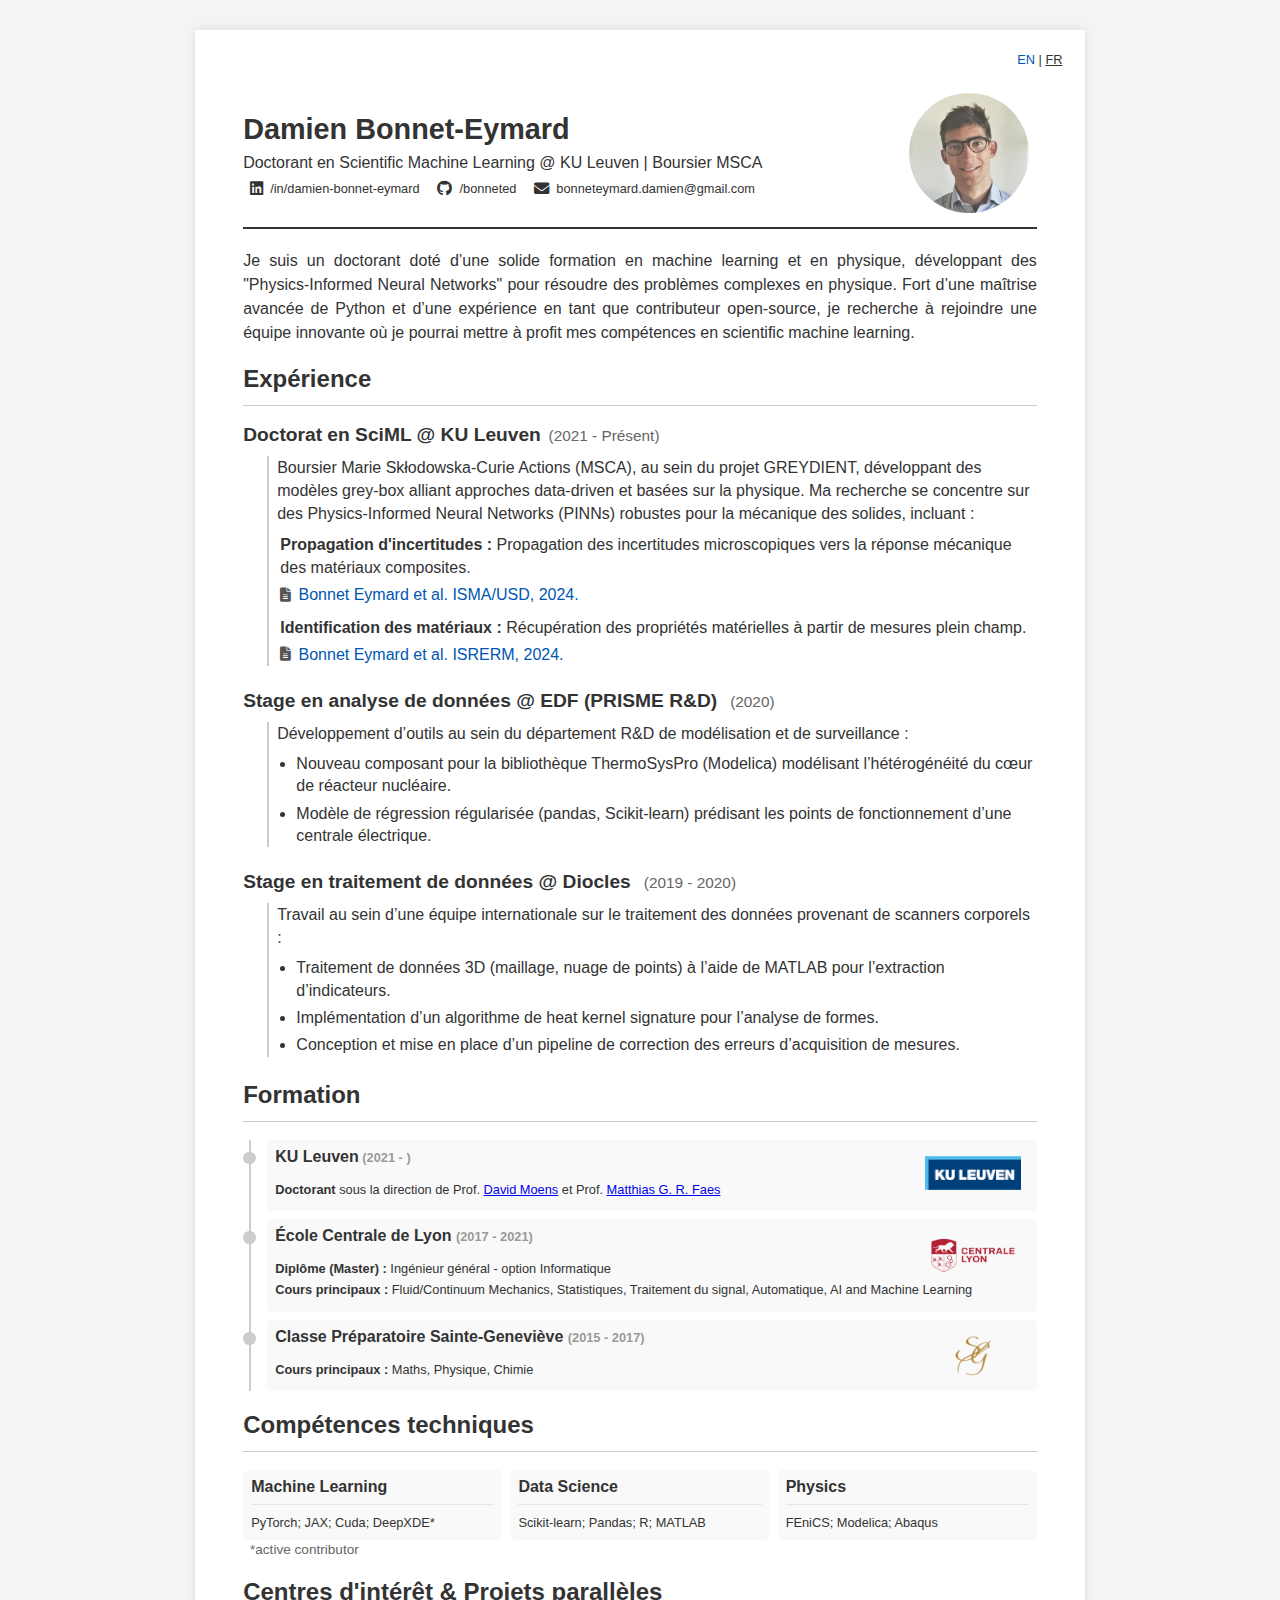
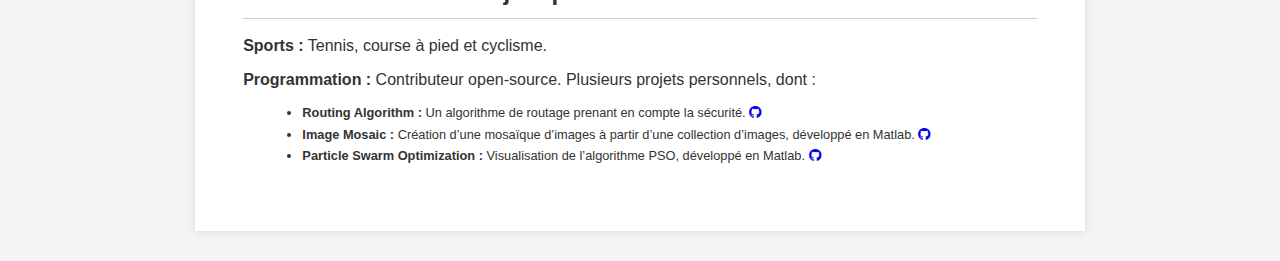
==== index_fr.html @ d3f05828 "change fr to index" ====
<!DOCTYPE html>
<html lang="fr">
<head>
  <meta charset="UTF-8">
  <meta name="viewport" content="width=device-width, initial-scale=1">
  <title>Damien BE – CV</title>
  <!-- Font Awesome for icons -->
  <link rel="stylesheet" href="https://cdnjs.cloudflare.com/ajax/libs/font-awesome/6.0.0/css/all.min.css">
  <link rel="stylesheet" href="resume.css">
  <!-- You can include print or language-specific styles here if needed -->
</head>
<body>
  <!-- Language Switch Button (top right) -->
  <div class="container">
    <div class="lang-switch">
        <a class="other-lang" href="index.html" title="English">EN</a>
        <span> | </span>
        <span class="active-lang">FR</span>
    </div>
    <!-- En-tête avec infos générales et profil -->
    <header>
      <div class="general-info">
        <h1>Damien Bonnet-Eymard</h1>
        <p>Doctorant en Scientific Machine Learning @ KU Leuven | Boursier MSCA</p>
        <div class="contact">
            <a href="https://www.linkedin.com/in/damien-bonnet-eymard/" target="_blank" title="LinkedIn">
              <i class="fab fa-linkedin"></i>
              /in/damien-bonnet-eymard
            </a>
            <a href="https://github.com/bonneted" target="_blank" title="GitHub">
              <i class="fab fa-github"></i>
              /bonneted
            </a>
            <a href="mailto:bonneteymard.damien@gmail.com" title="Email">
              <i class="fas fa-envelope"></i>
              bonneteymard.damien@gmail.com
            </a>
            <!-- <a class="website-link" href="mailto:bonneteymard.damien@gmail.com" title="Email">
                <i class="fas fa-globe"></i>
                bonneted.github.io/resume
            </a> -->
        </div>
      </div>

      <div class="profile">
        <img src="icon/profile.jpeg" alt="Photo de profil de Damien">
      </div>
    </header>

    <!-- Section Résumé -->
    <section class="summary">
      <p>
        Je suis un doctorant doté d’une solide formation en machine learning et en physique, développant des "Physics-Informed Neural Networks" pour résoudre des problèmes complexes en physique. 
        Fort d’une maîtrise avancée de Python et d’une expérience en tant que contributeur open-source, je recherche à rejoindre une équipe innovante où je pourrai mettre à profit mes compétences en scientific machine learning.
      </p>
    </section>

    <!-- Section Expérience -->
    <section class="experience">
        <h2>Expérience</h2>
  
        <div class="job-entry phd-entry">
          <h3>Doctorat en SciML @ KU Leuven<span>(2021 - Présent)</span></h3>
          <div class="job-content">
              <p>Boursier Marie Skłodowska-Curie Actions (MSCA), au sein du projet GREYDIENT, développant des modèles grey-box alliant approches data-driven et basées sur la physique. Ma recherche se concentre sur des Physics-Informed Neural Networks (PINNs) robustes pour la mécanique des solides, incluant :</p>
              <ul class="subsections">
                  <li>
                      <p><strong>Propagation d'incertitudes :</strong> Propagation des incertitudes microscopiques vers la réponse mécanique des matériaux composites.</p>
                      <p class="publication">
                          <a href="https://doi.org/10.5281/zenodo.13907104" target="_blank" title="Bonnet Eymard, Damien, et al. 'Physics-Informed Neural Networks to Propagate Random Field Properties of Composite Materials.' ISMA/USD 2024.">
                              <i class="fas fa-file-alt"></i> Bonnet Eymard et al. ISMA/USD, 2024.
                          </a>
                      </p>
                  </li>
                  <li>
                      <p><strong>Identification des matériaux :</strong> Récupération des propriétés matérielles à partir de mesures plein champ.</p>
                       <p class="publication">
                          <a href="https://doi.org/10.5281/zenodo.14039660" target="_blank" title="Bonnet Eymard, Damien, et al. 'Separable Physics-Informed Neural Networks for Robust Inverse Quantification in Solid Mechanics.' ISRERM, 2024.">
                             <i class="fas fa-file-alt"></i> Bonnet Eymard et al. ISRERM, 2024.
                          </a>
                      </p>
                  </li>
              </ul>
          </div>
        </div>
  
        <div class="job-entry">
          <h4>Stage en analyse de données @ EDF (PRISME R&D) <span>(2020)</span></h4>
          <div class="job-content">
              <p>Développement d’outils au sein du département R&D de modélisation et de surveillance :</p>
              <ul>
                  <li>Nouveau composant pour la bibliothèque ThermoSysPro (Modelica) modélisant l’hétérogénéité du cœur de réacteur nucléaire.</li>
                  <li>Modèle de régression régularisée (pandas, Scikit-learn) prédisant les points de fonctionnement d’une centrale électrique.</li>
              </ul>
          </div>
        </div>
  
        <div class="job-entry">
          <h4>Stage en traitement de données @ Diocles <span>(2019 - 2020)</span></h4>
          <div class="job-content">
               <p>Travail au sein d’une équipe internationale sur le traitement des données provenant de scanners corporels :</p>
              <ul>
                  <li>Traitement de données 3D (maillage, nuage de points) à l’aide de MATLAB pour l’extraction d’indicateurs.</li>
                  <li>Implémentation d’un algorithme de heat kernel signature pour l’analyse de formes.</li>
                  <li>Conception et mise en place d’un pipeline de correction des erreurs d’acquisition de mesures.</li>
              </ul>
          </div>
        </div>
      </section>

    <!-- Section Formation -->
    <section class="education">
        <h2>Formation</h2>
        <ul class="timeline">
          <li>
            <div class="timeline-icon"></div>
            <div class="timeline-content">
                <img src="icon/kuleuven.png" alt="KU Leuven">
               <h3>KU Leuven<span> (2021 - )</span></h3>
               <p><strong>Doctorant</strong> sous la direction de Prof. <a href="https://www.kuleuven.be/wieiswie/en/person/00012025" target="_blank" title="David Moens">David Moens</a> et Prof. <a href="https://lre.mb.tu-dortmund.de/institute/staff/matthias-faes/" target="_blank" title="Matthias G. R. Faes">Matthias G. R. Faes</a></p>
            </div>
          </li>
          <li>
            <div class="timeline-icon"></div>
            <div class="timeline-content">
                <img src="icon/ecl.png" alt="École Centrale de Lyon">
               <h3>École Centrale de Lyon <span>(2017 - 2021)</span></h3>
               <p><strong>Diplôme (Master) :</strong> Ingénieur général - option Informatique</p>
               <p>
                 <strong>Cours principaux :</strong> Fluid/Continuum Mechanics, Statistiques, Traitement du signal, Automatique, AI and Machine Learning
               </p>
            </div>
          </li>
          <li>
            <div class="timeline-icon"></div>
            <div class="timeline-content">
                <img src="icon/BJ.png" alt="Ginette">
               <h3>Classe Préparatoire Sainte-Geneviève <span>(2015 - 2017)</span></h3>
               <p>
                <strong>Cours principaux :</strong> Maths, Physique, Chimie
              </p>
            </div>
          </li>
        </ul>
      </section>

    <!-- Section Compétences techniques -->
    <section class="tech-stack">
        <h2>Compétences techniques</h2>
        <div class="tech-container">
          <div class="tech-category">
            <h3>Machine Learning</h3>
            <p>PyTorch; JAX; Cuda; DeepXDE*</p>
          </div>
          <div class="tech-category">
            <h3>Data Science</h3>
            <p>Scikit-learn; Pandas; R; MATLAB</p>
          </div>
          <div class="tech-category">
            <h3>Physics</h3>
            <p>FEniCS; Modelica; Abaqus</p>
          </div>
        </div>
        <span class="note">*active contributor</span>
      </section>

    <!-- Section Centres d'intérêt & Projets parallèles -->
    <section class="interests">
      <h2>Centres d'intérêt &amp; Projets parallèles</h2>
      <p>
        <strong>Sports :</strong> Tennis, course à pied et cyclisme.
      </p>
      <p>
        <strong>Programmation :</strong> Contributeur open-source. Plusieurs projets personnels, dont :
      </p>
      <div class="side-projects">
        <ul>
          <li>
            <strong>Routing Algorithm :</strong> Un algorithme de routage prenant en compte la sécurité.
            <a href="https://github.com/bonneted/safe_map" target="_blank" title="Voir Routing Algorithm sur GitHub">
                <i class="fab fa-github"></i>
            </a>
          </li>
          <li>
            <strong>Image Mosaic :</strong> Création d’une mosaïque d’images à partir d’une collection d’images, développé en Matlab.
            <a href="https://github.com/bonneted/image_mosaic/" target="_blank" title="Voir Image Mosaic sur GitHub">
              <i class="fab fa-github"></i>
            </a>
          </li>
          <li>
            <strong>Particle Swarm Optimization :</strong> Visualisation de l’algorithme PSO, développé en Matlab.
            <a href="https://github.com/bonneted/heuristique" target="_blank" title="Voir Particle Swarm Optimization sur GitHub">
              <i class="fab fa-github"></i>
            </a>
          </li>
        </ul>
      </div>
    </section>
  </div>
</body>
</html>
---- resume.css ----
body {
  font-family: "Arial", sans-serif;
  background-color: #f4f4f4;
  margin: 0;
  padding: 0;
  color: #333;
}

.container {
  width: 21cm;
  margin: 30px auto;
  background: #fff;
  box-shadow: 0 0 10px rgba(0, 0, 0, 0.1);
  padding: 3em;
}

.lang-switch {
  text-align: right;
  font-size: 0.8em;
  margin-bottom: 2em;
  margin-top: -2em;
  margin-right: -2em;
}
.lang-switch .active-lang {
  text-decoration: underline;
  color: #333;
  cursor: default;
}
.lang-switch a.other-lang {
  text-decoration: none;
  color: #0056b3;
}
.lang-switch a.other-lang:hover {
  text-decoration: underline;
  color: #003d80;
}

header {
  display: flex;
  justify-content: space-between;
  align-items: center;
  border-bottom: 2px solid #333;
  padding-bottom: 10px;
  margin-bottom: 20px;
}
header .general-info h1 {
  margin: 0;
  font-size: 1.8em;
}
header .general-info p {
  font-size: 1em;
  margin: 0.5em 0 0 0;
}
header .general-info .contact {
  margin-top: 0.5em;
}
header .general-info .contact a {
  text-decoration: none;
  color: #333;
  margin: 0 0.5em;
  font-size: 0.8em;
  transition: color 0.3s ease;
  display: inline-flex;
  align-items: center;
}
header .general-info .contact a i {
  font-size: 1.2em;
  margin-right: 0.5em;
}
header .general-info .contact a:hover {
  color: #0073b1;
}
header .profile {
  margin-right: 0.5em;
}
header .profile img {
  border-radius: 50%;
  width: 120px;
  height: 120px;
}

section {
  margin-bottom: 20px;
}
section h2 {
  color: #333;
  border-bottom: 1px solid #ccc;
  padding-bottom: 0.5em;
  margin-bottom: 0.75em;
  font-size: 1.5em;
}

.summary {
  line-height: 1.5;
  margin-bottom: 20px;
  text-align: justify;
}

.experience {
  margin-bottom: 20px;
}
.experience .job-entry {
  margin-bottom: 1.5em;
  position: relative;
}
.experience .job-entry h3, .experience .job-entry h4 {
  margin: 0 0 0.5em 0;
  font-size: 1.2em;
  color: #333;
}
.experience .job-entry h3 span, .experience .job-entry h4 span {
  font-size: 0.8em;
  color: #666666;
  margin-left: 0.5em;
  font-weight: normal;
}
.experience .job-entry.phd-entry h3 {
  font-size: 1.2em;
}
.experience .job-entry .job-content {
  margin-left: 1.5em;
  padding-left: 0.5em;
  border-left: 2px solid #ccc;
}
.experience .job-entry .job-content p {
  margin: 0.2em 0 0.5em;
  line-height: 1.45;
  font-size: 1em;
}
.experience .job-entry .job-content ul {
  margin: 0.3em 0 0.8em;
  padding-left: 1.2em;
  font-size: 1em;
}
.experience .job-entry .job-content ul li {
  margin-bottom: 0.3em;
  line-height: 1.4;
}
.experience .job-entry .job-content h4 {
  font-size: 1em;
  font-weight: bold;
  color: #1a1a1a;
  margin: 0.8em 0 0.3em;
}
.experience .job-entry .job-content ul.subsections {
  list-style: none;
  padding-left: 0.2em;
  margin-top: 0.2em;
}
.experience .job-entry .job-content ul.subsections li {
  margin-bottom: 0.6em;
}
.experience .job-entry .job-content ul.subsections li p {
  margin: 0 0 0.2em;
}
.experience .job-entry .publication {
  font-size: 0.85em;
  margin-top: 0.1em;
}
.experience .job-entry .publication a {
  text-decoration: none;
  color: #0056b3;
  display: inline-flex;
  align-items: center;
}
.experience .job-entry .publication a:hover {
  text-decoration: underline;
  color: #003d80;
}
.experience .job-entry .publication a i {
  margin-right: 0.5em;
  color: #555;
  font-size: 0.9em;
}

.education ul.timeline {
  list-style: none;
  padding: 0;
  position: relative;
}
.education ul.timeline:before {
  content: "";
  position: absolute;
  left: calc(0.4em - 1px);
  top: 0;
  bottom: 0;
  width: 2px;
  background: #ccc;
}
.education ul.timeline li {
  margin-bottom: 0.5em;
  position: relative;
  padding-left: 1.5em;
}
.education ul.timeline li .timeline-icon {
  position: absolute;
  left: 0;
  top: 0.75em;
  width: 0.8em;
  height: 0.8em;
  background: #ccc;
  border-radius: 50%;
}
.education ul.timeline li .timeline-content {
  background: #f9f9f9;
  padding: 0.5em;
  border-radius: 5px;
}
.education ul.timeline li .timeline-content h3 {
  margin-top: 0;
  font-size: 1em;
}
.education ul.timeline li .timeline-content span {
  font-size: 0.8em;
  color: #999999;
}
.education ul.timeline li .timeline-content p {
  margin: 0.5em 0;
  font-size: 0.8em;
}
.education ul.timeline li .timeline-content img {
  width: 6em;
  max-height: 2.5em;
  -o-object-fit: contain;
     object-fit: contain;
  display: flex;
  position: absolute;
  right: 1em;
  top: 1em;
}

.tech-stack .tech-container {
  display: flex;
  flex-wrap: wrap;
  gap: 0.5em;
}
.tech-stack .tech-container .tech-category {
  flex: 1;
  min-width: 200px;
  background: #f9f9f9;
  padding: 0.5em;
  border-radius: 5px;
}
.tech-stack .tech-container .tech-category h3 {
  margin-top: 0;
  font-size: 1em;
  border-bottom: 1px solid #e6e6e6;
  padding-bottom: 0.5em;
  margin-bottom: 0.5em;
}
.tech-stack .tech-container .tech-category p {
  margin: 0;
  font-size: 0.8em;
  line-height: 1.5;
}
.tech-stack .note {
  font-size: 0.85em;
  color: #666666;
  margin-left: 0.5em;
}

.interests p {
  margin: 0 0 0.5em;
}
.interests p strong {
  display: inline-block;
  margin-bottom: 0.5em;
}
.interests .side-projects ul {
  font-size: 0.8em;
  list-style-type: disc;
  margin: 0;
  margin-left: 1.5em;
}
.interests .side-projects ul li {
  margin-bottom: 0.5em;
}

@media (max-width: 920px) {
  .container {
    width: 90%;
  }
  header .profile {
    margin-top: 1em;
    align-self: center;
  }
}
/* Hide elements not needed in print */
@media print {
  a[href]:after {
    content: "";
  }
  header {
    justify-content: space-between;
  }
  /* Optionally adjust the container's width and padding if needed for print */
  .container {
    width: 100%;
    padding: 0;
    margin: 0;
    margin-top: -1cm;
    box-shadow: none;
    background: transparent;
    background-color: #fff;
  }
  body {
    width: 21cm;
    margin: 0;
    padding: 0;
    background: #fff;
  }
  .education {
    -moz-column-break-before: page;
         break-before: page;
  }
}/*# sourceMappingURL=resume.css.map */
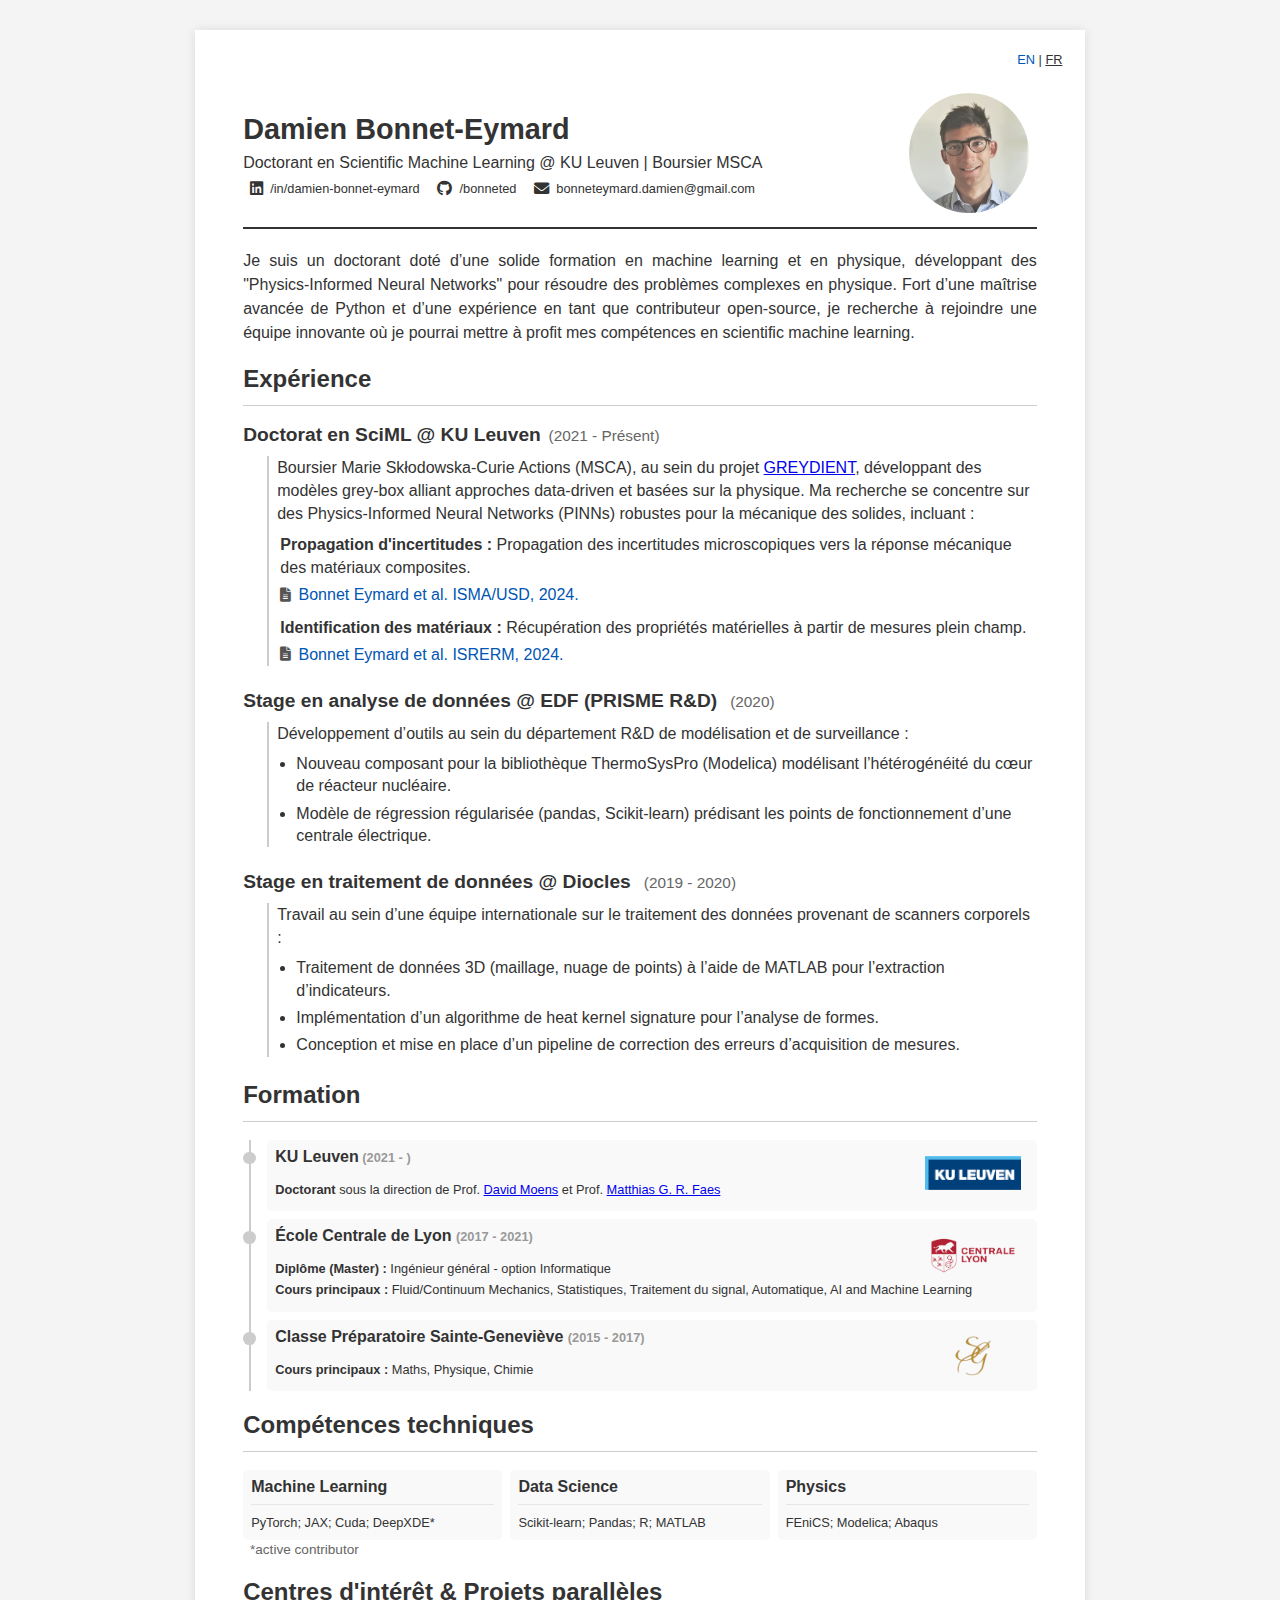
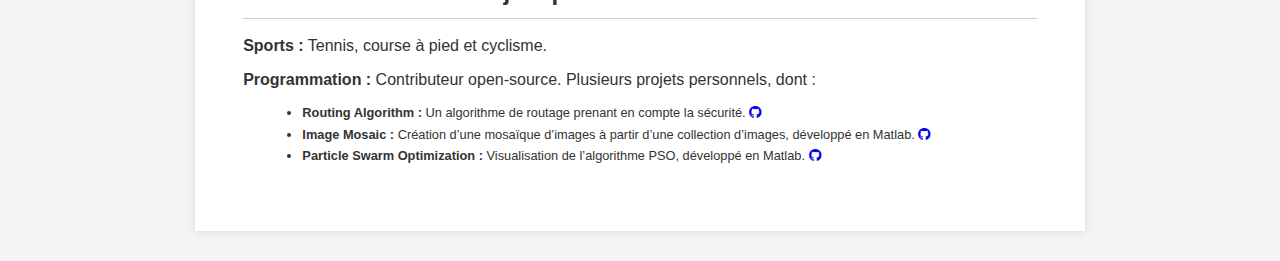
==== commit c29d11fc: "add Greydient link" ====
--- a/index_fr.html
+++ b/index_fr.html
@@ -62,7 +62,7 @@
         <div class="job-entry phd-entry">
           <h3>Doctorat en SciML @ KU Leuven<span>(2021 - Présent)</span></h3>
           <div class="job-content">
-              <p>Boursier Marie Skłodowska-Curie Actions (MSCA), au sein du projet GREYDIENT, développant des modèles grey-box alliant approches data-driven et basées sur la physique. Ma recherche se concentre sur des Physics-Informed Neural Networks (PINNs) robustes pour la mécanique des solides, incluant :</p>
+              <p>Boursier Marie Skłodowska-Curie Actions (MSCA), au sein du projet <a href="https://www.greydient.eu/" title="GREYDIENT">GREYDIENT</a>, développant des modèles grey-box alliant approches data-driven et basées sur la physique. Ma recherche se concentre sur des Physics-Informed Neural Networks (PINNs) robustes pour la mécanique des solides, incluant :</p>
               <ul class="subsections">
                   <li>
                       <p><strong>Propagation d'incertitudes :</strong> Propagation des incertitudes microscopiques vers la réponse mécanique des matériaux composites.</p>
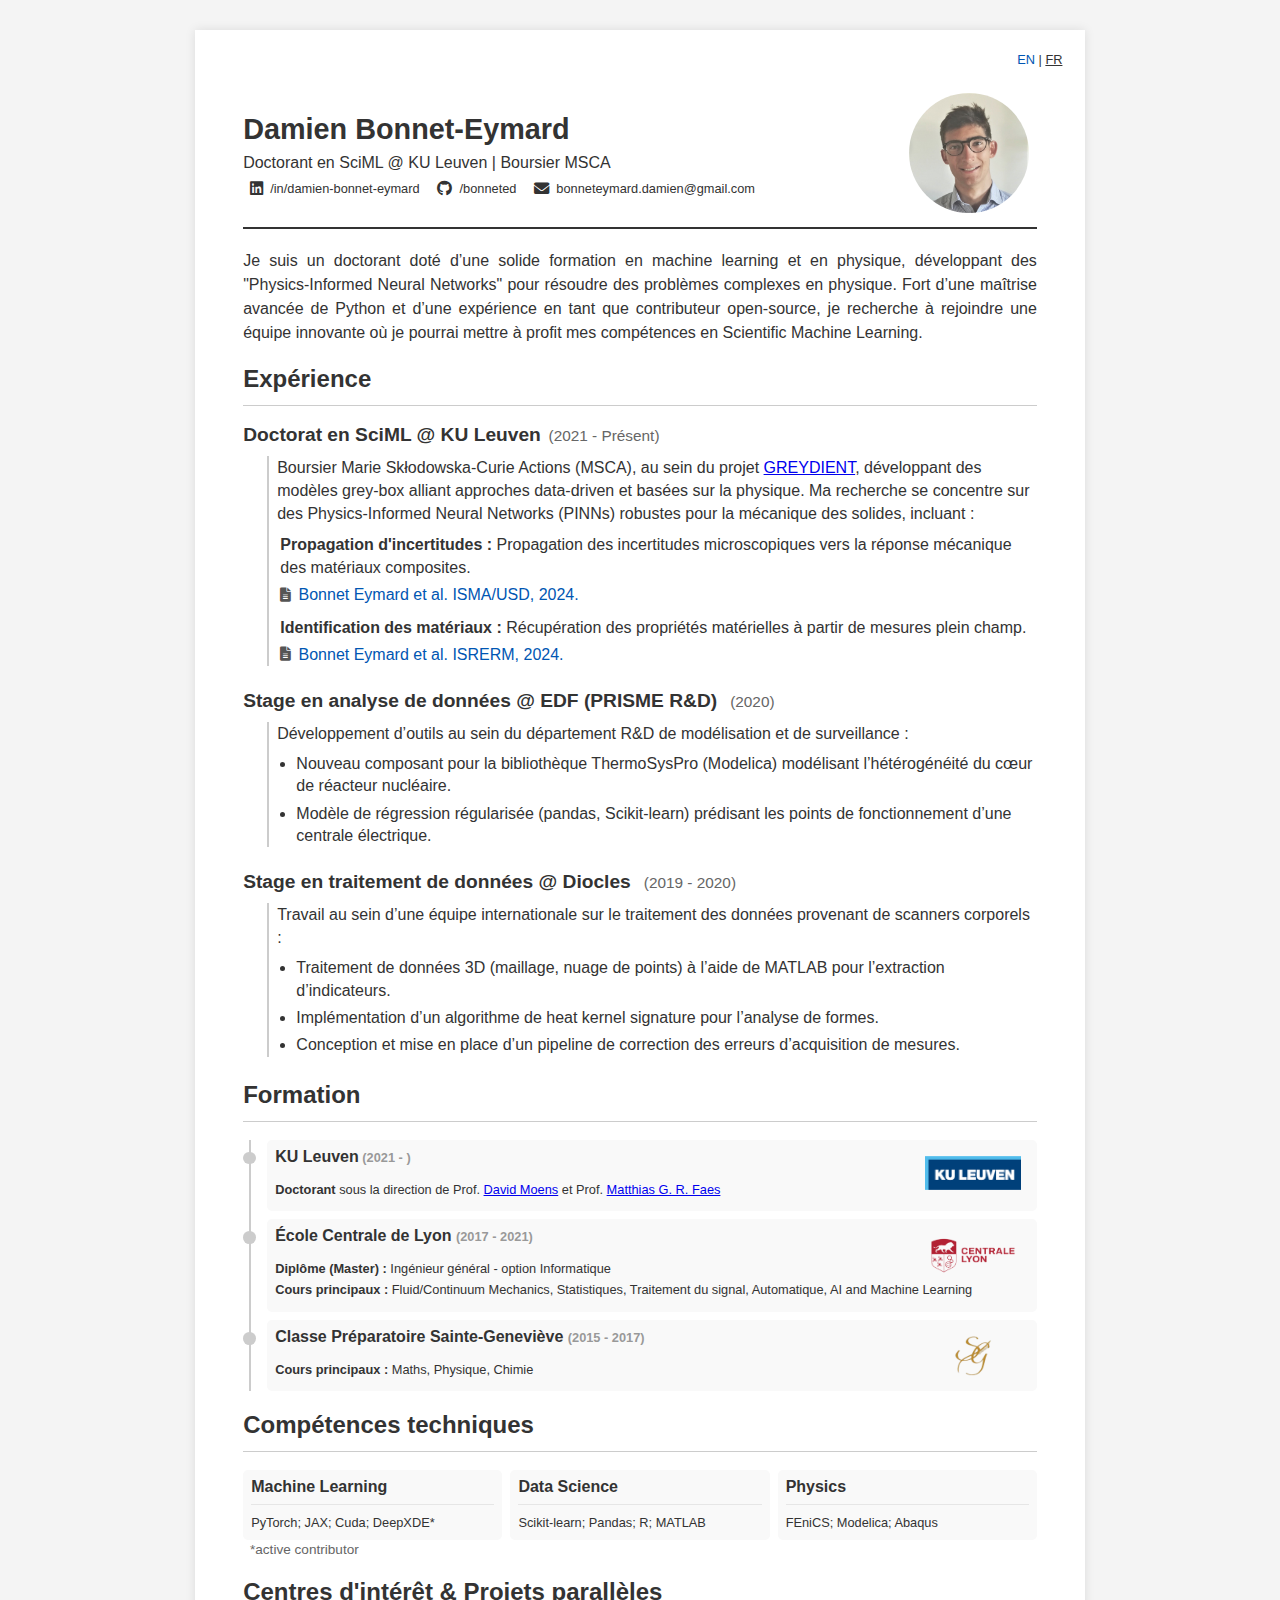
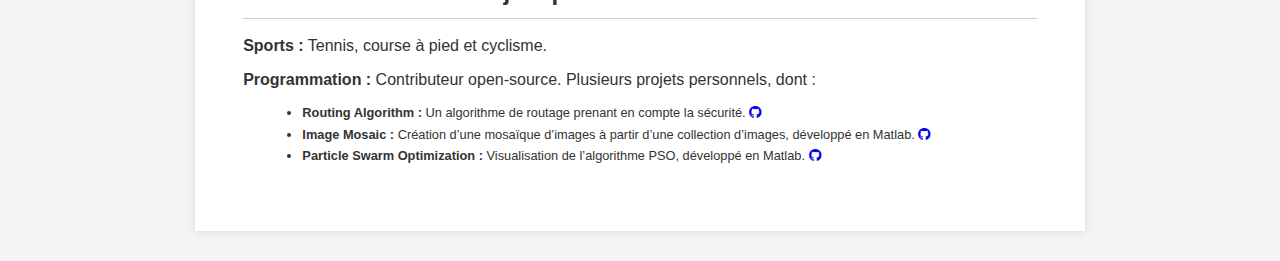
==== commit c31e0ab8: "update fr" ====
--- a/index_fr.html
+++ b/index_fr.html
@@ -21,7 +21,7 @@
     <header>
       <div class="general-info">
         <h1>Damien Bonnet-Eymard</h1>
-        <p>Doctorant en Scientific Machine Learning @ KU Leuven | Boursier MSCA</p>
+        <p>Doctorant en SciML @ KU Leuven | Boursier MSCA</p>
         <div class="contact">
             <a href="https://www.linkedin.com/in/damien-bonnet-eymard/" target="_blank" title="LinkedIn">
               <i class="fab fa-linkedin"></i>
@@ -35,10 +35,6 @@
               <i class="fas fa-envelope"></i>
               bonneteymard.damien@gmail.com
             </a>
-            <!-- <a class="website-link" href="mailto:bonneteymard.damien@gmail.com" title="Email">
-                <i class="fas fa-globe"></i>
-                bonneted.github.io/resume
-            </a> -->
         </div>
       </div>
 
@@ -51,7 +47,7 @@
     <section class="summary">
       <p>
         Je suis un doctorant doté d’une solide formation en machine learning et en physique, développant des "Physics-Informed Neural Networks" pour résoudre des problèmes complexes en physique. 
-        Fort d’une maîtrise avancée de Python et d’une expérience en tant que contributeur open-source, je recherche à rejoindre une équipe innovante où je pourrai mettre à profit mes compétences en scientific machine learning.
+        Fort d’une maîtrise avancée de Python et d’une expérience en tant que contributeur open-source, je recherche à rejoindre une équipe innovante où je pourrai mettre à profit mes compétences en Scientific Machine Learning.
       </p>
     </section>
 
--- a/resume.css
+++ b/resume.css
@@ -277,12 +277,26 @@
 }
 
 @media (max-width: 920px) {
+  body {
+    font-size: 0.8em;
+    width: 100%;
+    padding: 1em;
+    background-color: #f4f4f4;
+  }
   .container {
-    width: 90%;
+    width: calc(100% - 8em);
+    margin: 0;
   }
   header .profile {
     margin-top: 1em;
     align-self: center;
+  }
+  header .profile img {
+    width: 80px;
+    height: 80px;
+  }
+  .education ul.timeline li .timeline-content img {
+    display: none;
   }
 }
 /* Hide elements not needed in print */
@@ -298,7 +312,7 @@
     width: 100%;
     padding: 0;
     margin: 0;
-    margin-top: -1cm;
+    margin-top: -1.5cm;
     box-shadow: none;
     background: transparent;
     background-color: #fff;
@@ -313,4 +327,7 @@
     -moz-column-break-before: page;
          break-before: page;
   }
+  .website-link {
+    visibility: visible !important;
+  }
 }/*# sourceMappingURL=resume.css.map */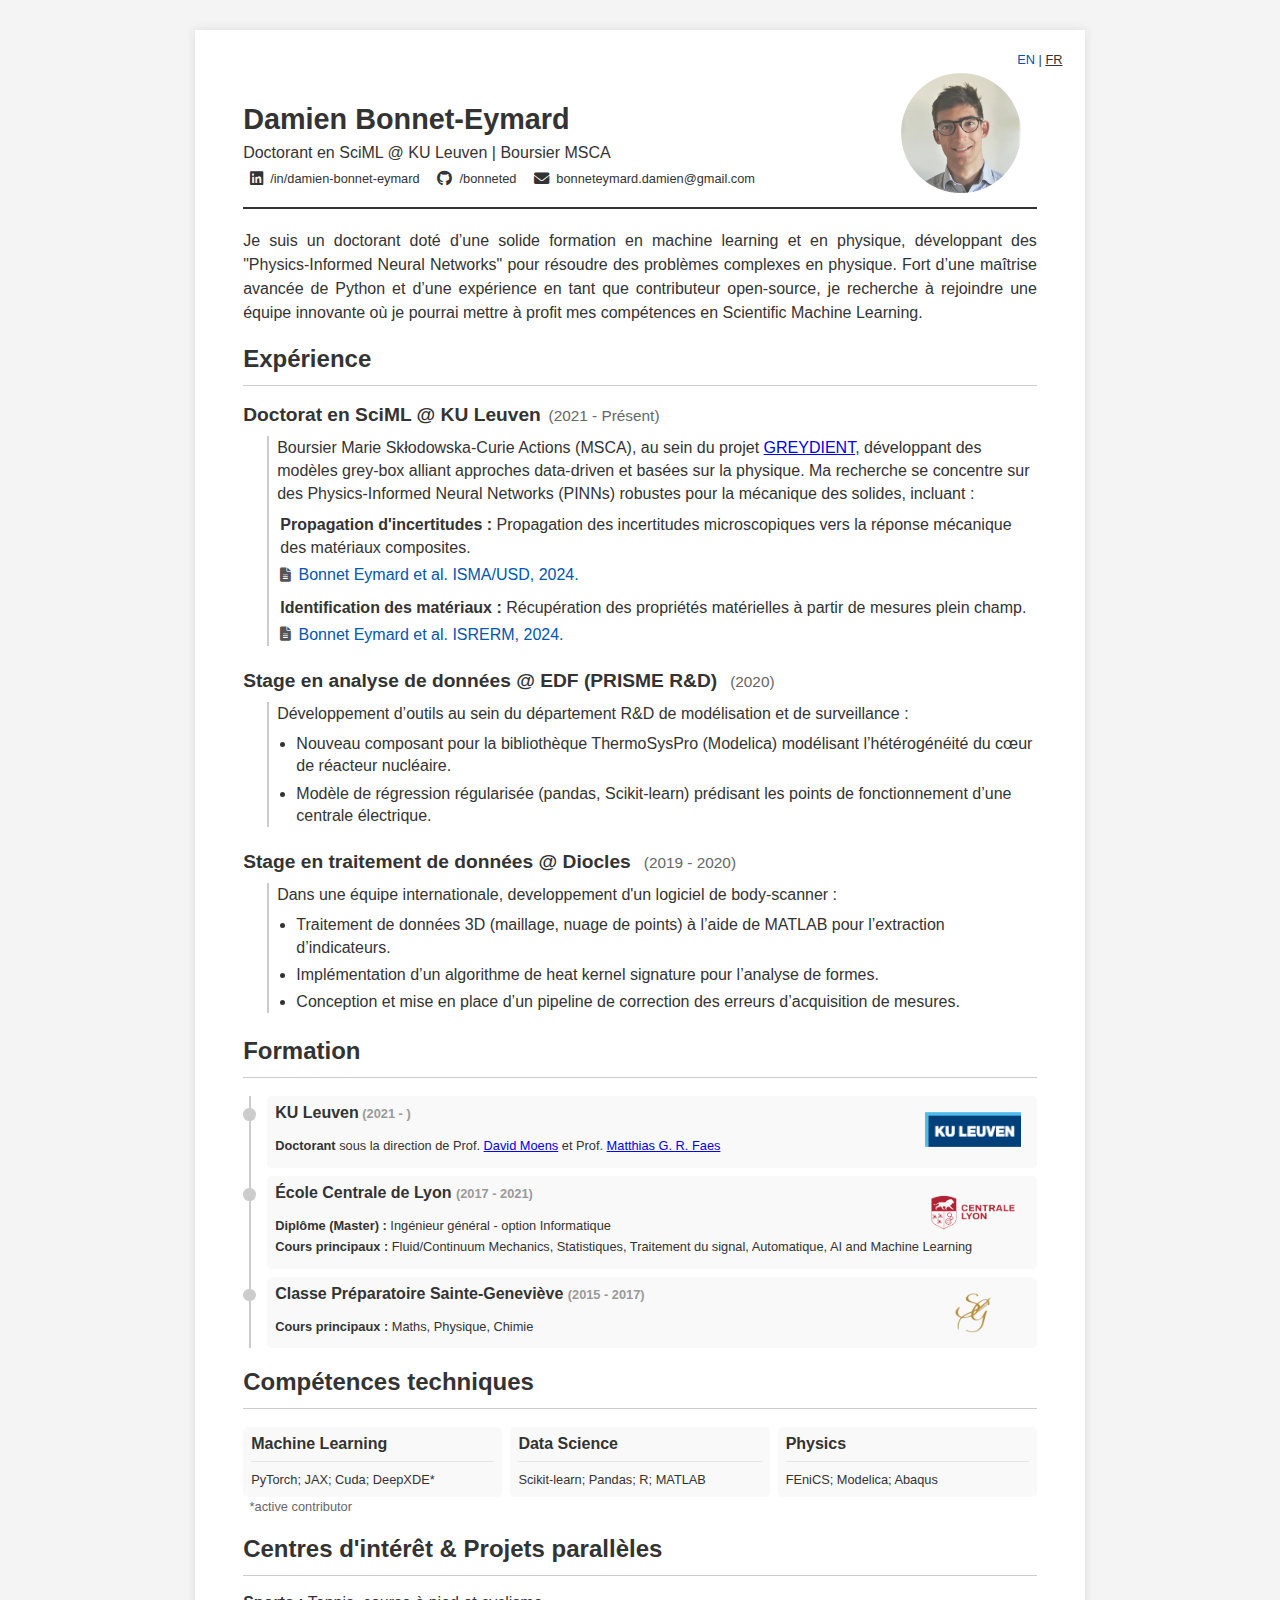
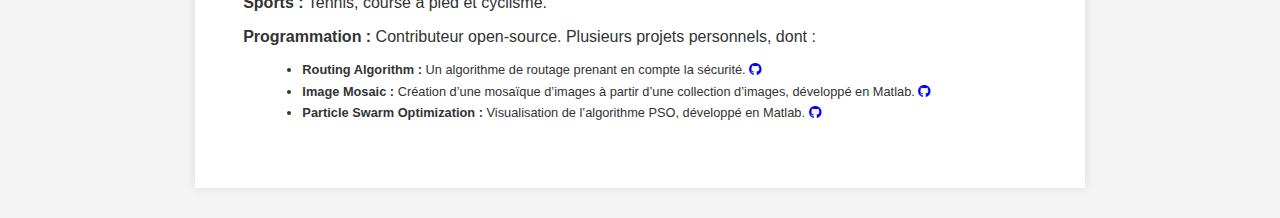
==== commit 05427da7: "update responsive" ====
--- a/index_fr.html
+++ b/index_fr.html
@@ -94,7 +94,7 @@
         <div class="job-entry">
           <h4>Stage en traitement de données @ Diocles <span>(2019 - 2020)</span></h4>
           <div class="job-content">
-               <p>Travail au sein d’une équipe internationale sur le traitement des données provenant de scanners corporels :</p>
+               <p>Dans une équipe internationale, developpement d'un logiciel de body-scanner :</p>
               <ul>
                   <li>Traitement de données 3D (maillage, nuage de points) à l’aide de MATLAB pour l’extraction d’indicateurs.</li>
                   <li>Implémentation d’un algorithme de heat kernel signature pour l’analyse de formes.</li>
--- a/resume.css
+++ b/resume.css
@@ -77,6 +77,9 @@
   border-radius: 50%;
   width: 120px;
   height: 120px;
+  margin-top: -20px;
+  margin-right: 0.5em;
+  margin-left: 0.5em;
 }
 
 section {
@@ -154,7 +157,7 @@
   margin: 0 0 0.2em;
 }
 .experience .job-entry .publication {
-  font-size: 0.85em;
+  font-size: 0.8em;
   margin-top: 0.1em;
 }
 .experience .job-entry .publication a {
@@ -254,7 +257,7 @@
   line-height: 1.5;
 }
 .tech-stack .note {
-  font-size: 0.85em;
+  font-size: 0.8em;
   color: #666666;
   margin-left: 0.5em;
 }
@@ -280,12 +283,14 @@
   body {
     font-size: 0.8em;
     width: 100%;
-    padding: 1em;
     background-color: #f4f4f4;
+    margin: 0;
+    padding: 0;
   }
   .container {
-    width: calc(100% - 8em);
+    width: calc(100% - 4.2em);
     margin: 0;
+    padding: 2.1em;
   }
   header .profile {
     margin-top: 1em;
@@ -294,6 +299,7 @@
   header .profile img {
     width: 80px;
     height: 80px;
+    margin-top: -40px;
   }
   .education ul.timeline li .timeline-content img {
     display: none;
@@ -312,12 +318,13 @@
     width: 100%;
     padding: 0;
     margin: 0;
-    margin-top: -1.5cm;
+    margin-top: -1cm;
     box-shadow: none;
     background: transparent;
     background-color: #fff;
   }
   body {
+    font-size: 1em;
     width: 21cm;
     margin: 0;
     padding: 0;
@@ -327,7 +334,9 @@
     -moz-column-break-before: page;
          break-before: page;
   }
-  .website-link {
-    visibility: visible !important;
+  header .profile img {
+    width: 110px;
+    height: 110px;
+    margin-top: -15px;
   }
 }/*# sourceMappingURL=resume.css.map */